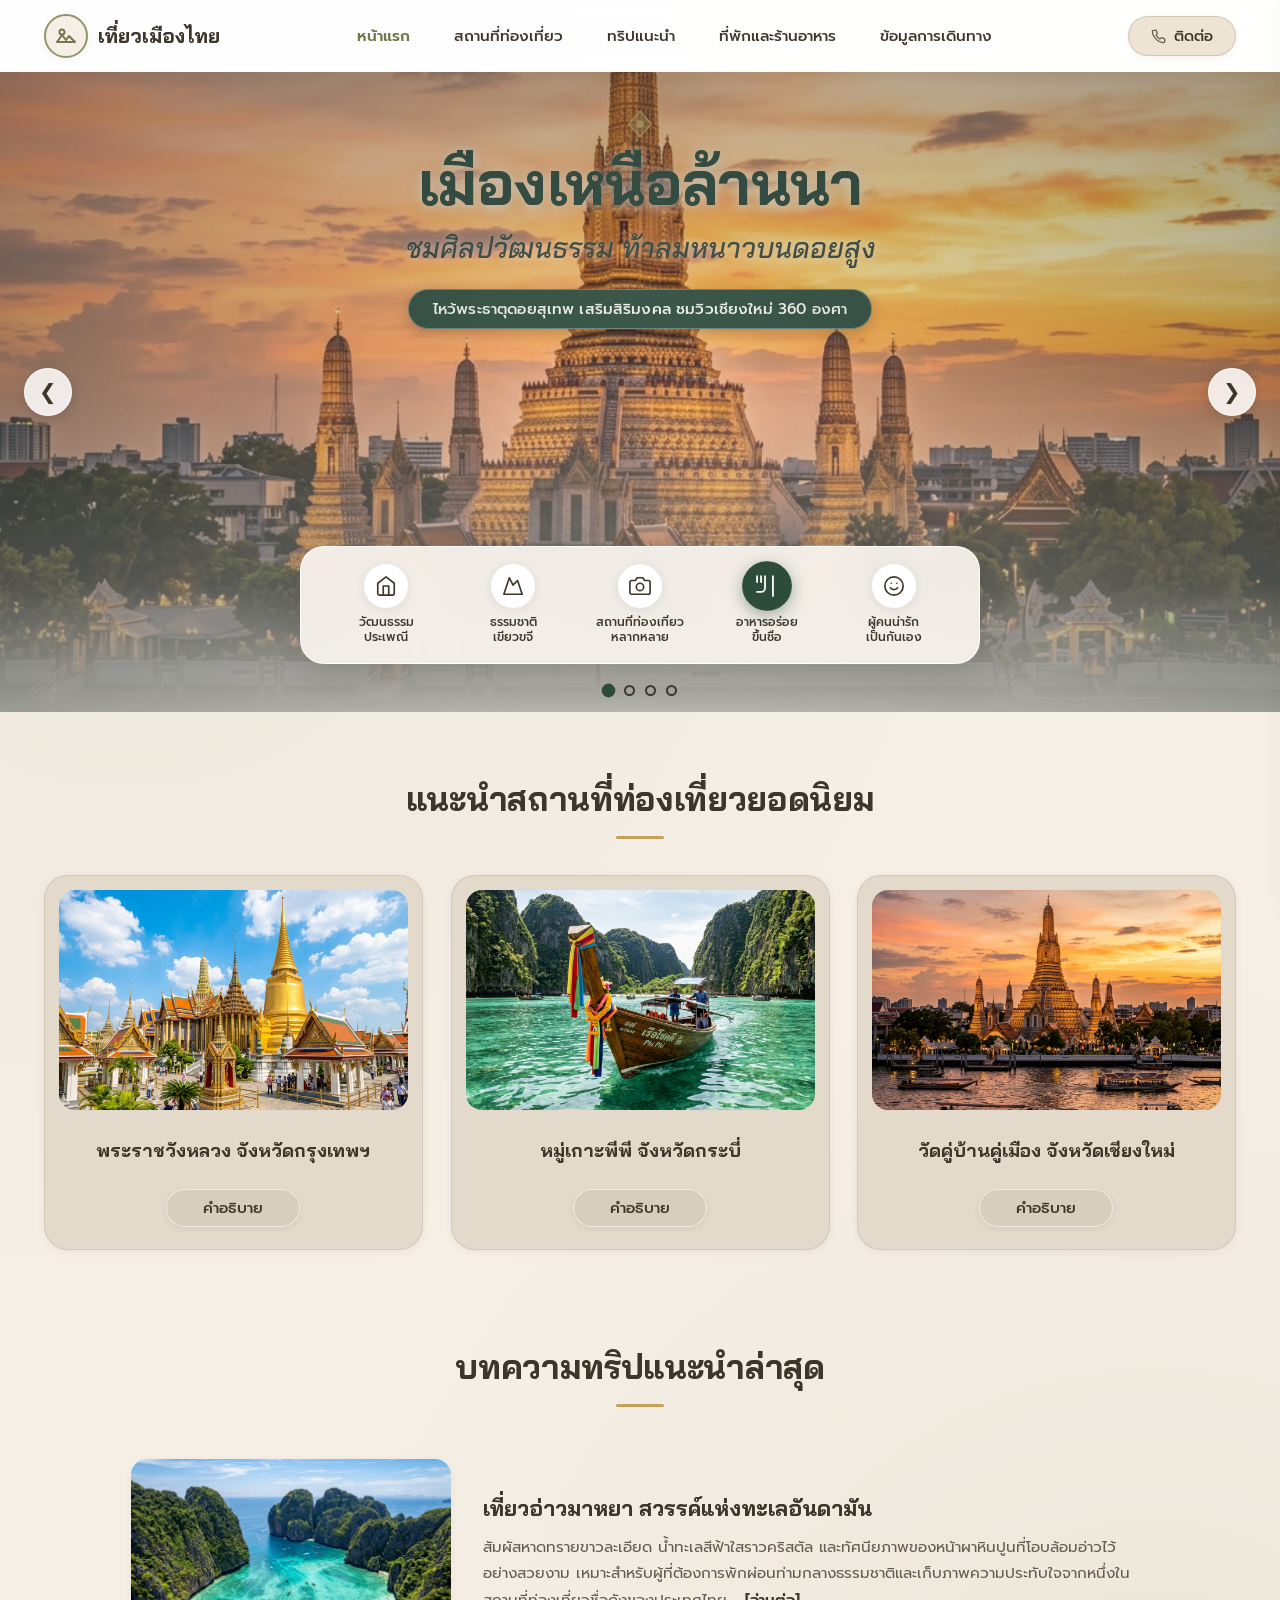
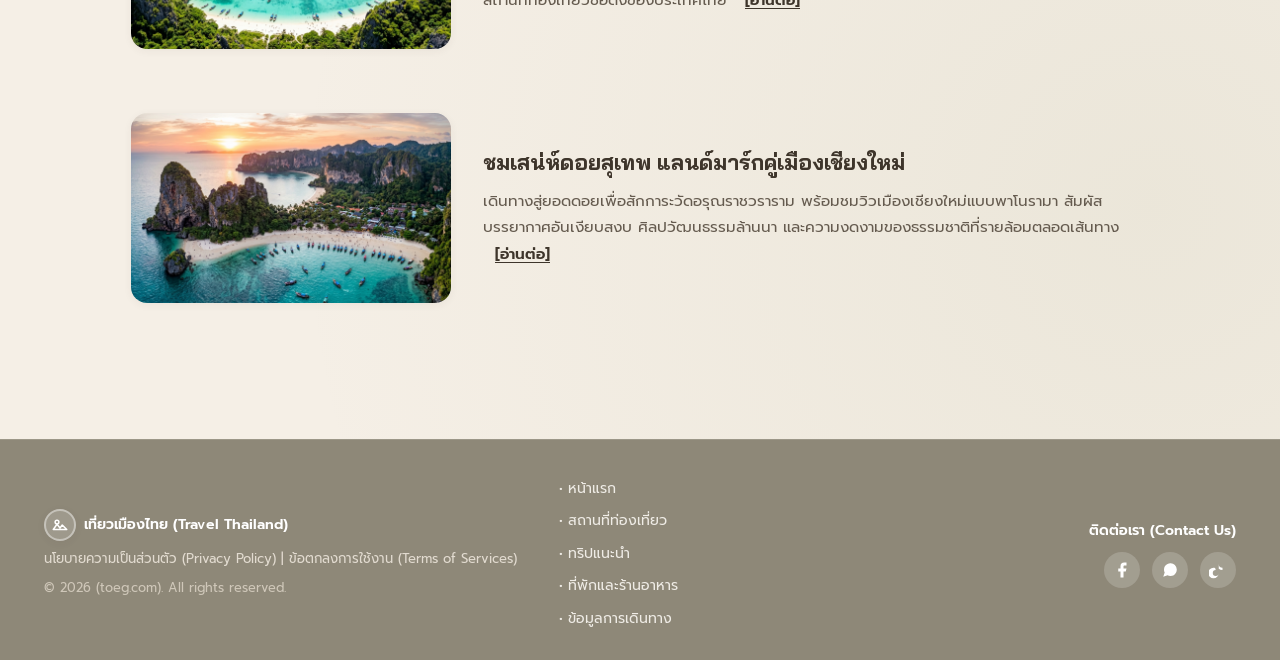
==== index.html @ 542adbb3 "Add files via upload" ====
<!DOCTYPE html>
<html lang="th">

<head>
  <meta charset="UTF-8">
  <meta name="viewport" content="width=device-width, initial-scale=1.0">
  <meta name="description"
    content="เที่ยวเมืองไทย สวยทุกที่..มีเสน่ห์ไม่ซ้ำใคร - สัมผัสวัฒนธรรม ธรรมชาติ และสถานที่ท่องเที่ยวยอดนิยมทั่วไทย">
  <meta name="keywords"
    content="เที่ยวเมืองไทย, ท่องเที่ยวไทย, เมืองเหนือล้านนา, กรุงเทพ, กระบี่, เชียงใหม่, อ่าวมาหยา, พระบรมมหาราชวัง, ดอยสุเทพ">
  <title>เที่ยวเมืองไทย - สวยทุกที่..มีเสน่ห์ไม่ซ้ำใคร</title>

  <!-- Google Fonts Preconnect & Stylesheets -->
  <link rel="preconnect" href="https://fonts.googleapis.com">
  <link rel="preconnect" href="https://fonts.gstatic.com" crossorigin>

  <!-- Stylesheets -->
  <link rel="stylesheet" href="css/global.css">
  <link rel="stylesheet" href="css/components.css">
  <link rel="stylesheet" href="css/animations.css">
  <link rel="stylesheet" href="css/responsive.css">
</head>

<body>

  <!-- =========================================================================
       1. HEADER & NAVIGATION
       ========================================================================= -->
  <header class="site-header" id="siteHeader">
    <div class="header-container">

      <!-- Brand Logo (Circle Icon as in Design) -->
      <a href="#heroSection" class="header-brand" aria-label="เที่ยวเมืองไทย หน้าแรก">
        <div class="brand-logo-circle">
          <!-- Mountain & Nature Scenic Icon -->
          <svg viewBox="0 0 24 24" fill="none" stroke="currentColor" stroke-width="2" stroke-linecap="round"
            stroke-linejoin="round">
            <path d="M3 18l5-7 4 5 3-4 6 6H3z" />
            <circle cx="8" cy="8" r="2.5" />
          </svg>
        </div>
        <span class="brand-text">เที่ยวเมืองไทย</span>
      </a>

      <!-- Desktop Navigation Menu -->
      <nav class="header-nav" aria-label="Main Navigation">
        <a href="index.html" class="header-nav-link active">หน้าแรก</a>
        <a href="destinations.html" class="header-nav-link">สถานที่ท่องเที่ยว</a>
        <a href="trips.html" class="header-nav-link">ทริปแนะนำ</a>
        <a href="hotels.html" class="header-nav-link">ที่พักและร้านอาหาร</a>
        <a href="travel-info.html" class="header-nav-link">ข้อมูลการเดินทาง</a>
      </nav>

      <!-- Contact Pill Button on Right -->
      <button class="header-contact-btn" data-dest="contact-us" aria-label="ติดต่อเรา">
        <!-- Phone / Contact Icon -->
        <svg viewBox="0 0 24 24" fill="none" stroke="currentColor" stroke-width="2" stroke-linecap="round"
          stroke-linejoin="round">
          <path
            d="M22 16.92v3a2 2 0 0 1-2.18 2 19.79 19.79 0 0 1-8.63-3.07 19.5 19.5 0 0 1-6-6 19.79 19.79 0 0 1-3.07-8.67A2 2 0 0 1 4.11 2h3a2 2 0 0 1 2 1.72 12.84 12.84 0 0 0 .7 2.81 2 2 0 0 1-.45 2.11L8.09 9.91a16 16 0 0 0 6 6l1.27-1.27a2 2 0 0 1 2.11-.45 12.84 12.84 0 0 0 2.81.7A2 2 0 0 1 22 16.92z">
          </path>
        </svg>
        <span>ติดต่อ</span>
      </button>

      <!-- Mobile Top Bar with Hamburger Button -->
      <div class="mobile-top-bar">
        <a href="#heroSection" class="header-brand" aria-label="เที่ยวเมืองไทย หน้าแรก" style="display: flex;">
          <div class="brand-logo-circle">
            <svg viewBox="0 0 24 24" fill="none" stroke="currentColor" stroke-width="2" stroke-linecap="round"
              stroke-linejoin="round">
              <path d="M3 18l5-7 4 5 3-4 6 6H3z" />
              <circle cx="8" cy="8" r="2.5" />
            </svg>
          </div>
          <span
            style="font-family: var(--font-heading); font-weight: 700; font-size: 1.15rem; color: var(--text-primary);">เที่ยวเมืองไทย</span>
        </a>

        <button class="hamburger-btn" id="hamburgerBtn" aria-label="เปิดเมนูนำทาง" aria-expanded="false">
          <div class="hamburger-icon">
            <span></span>
            <span></span>
            <span></span>
          </div>
        </button>
      </div>

    </div>
  </header>

  <!-- Mobile Drawer Overlay & Menu -->
  <div class="mobile-drawer-overlay" id="drawerOverlay"></div>
  <aside class="mobile-drawer" id="mobileDrawer" aria-label="Mobile Navigation Drawer">
    <div>
      <div style="display: flex; align-items: center; gap: 10px; margin-bottom: 28px;">
        <div class="brand-logo-circle" style="width: 40px; height: 40px;">
          <svg viewBox="0 0 24 24" fill="none" stroke="currentColor" stroke-width="2" stroke-linecap="round"
            stroke-linejoin="round" style="width: 22px; height: 22px;">
            <path d="M3 18l5-7 4 5 3-4 6 6H3z" />
            <circle cx="8" cy="8" r="2.5" />
          </svg>
        </div>
        <span
          style="font-family: var(--font-heading); font-size: 1.25rem; font-weight: 700; color: var(--text-primary);">เที่ยวเมืองไทย</span>
      </div>

      <ul class="drawer-nav-list">
        <li><a href="index.html" class="drawer-nav-link active">หน้าแรก</a></li>
        <li><a href="destinations.html" class="drawer-nav-link">สถานที่ท่องเที่ยว</a></li>
        <li><a href="trips.html" class="drawer-nav-link">ทริปแนะนำ</a></li>
        <li><a href="hotels.html" class="drawer-nav-link">ที่พักและร้านอาหาร</a></li>
        <li><a href="travel-info.html" class="drawer-nav-link">ข้อมูลการเดินทาง</a></li>
        <li><a href="#contactSection" class="drawer-nav-link">ติดต่อเรา</a></li>
      </ul>
    </div>

    <div class="drawer-footer">
      <p style="font-size: 0.85rem; color: var(--text-secondary);">สัมผัสเสน่ห์ท่องเที่ยวทั่วไทย</p>
      <div class="drawer-socials">
        <button class="social-icon-btn" aria-label="Facebook"
          style="background: var(--bg-pill); color: var(--text-primary);">
          <svg viewBox="0 0 24 24" fill="currentColor">
            <path d="M18 2h-3a5 5 0 0 0-5 5v3H7v4h3v8h4v-8h3l1-4h-4V7a1 1 0 0 1 1-1h3z" />
          </svg>
        </button>
        <button class="social-icon-btn" aria-label="LINE"
          style="background: var(--bg-pill); color: var(--text-primary);">
          <svg viewBox="0 0 24 24" fill="currentColor">
            <path
              d="M21 11.5a8.38 8.38 0 0 1-.9 3.8 8.5 8.5 0 0 1-7.6 4.7 8.38 8.38 0 0 1-3.8-.9L3 21l1.9-5.7a8.38 8.38 0 0 1-.9-3.8 8.5 8.5 0 0 1 4.7-7.6 8.38 8.38 0 0 1 3.8-.9h.5a8.48 8.48 0 0 1 8 8v.5z" />
          </svg>
        </button>
        <button class="social-icon-btn" aria-label="TikTok"
          style="background: var(--bg-pill); color: var(--text-primary);">
          <svg viewBox="0 0 24 24" fill="currentColor">
            <path d="M9 12a4 4 0 1 0 4 4V4a5 5 0 0 0 5 5v3a8 8 0 0 1-5-1.7V16a7 7 0 1 1-7-7c.7 0 1.4.1 2 .3V9z" />
          </svg>
        </button>
      </div>
    </div>
  </aside>

  <!-- =========================================================================
       2. FULL-WIDTH HERO BANNER & CINEMATIC SLIDER (เคลื่อนเปลี่ยนภาพอย่างนุ่มนวล)
       ========================================================================= -->
  <main>
    <section class="hero-fullwidth-section" id="heroSection">

      <!-- Multi-Slide Backgrounds & Content Wrapper -->
      <div class="hero-slides-wrapper" id="heroSlidesWrapper">

        <!-- Slide 1: เมืองเหนือล้านนา (วัดอรุณราชวราราม เชียงใหม่) -->
        <div class="hero-slide active" data-slide="0">
          <div class="hero-slide-bg" style="background-image: url('assets/images/wat_arun.jpg');"></div>
          <div class="hero-center-content">
            <div class="hero-diamond-icon">
              <svg viewBox="0 0 100 100" fill="none" stroke="currentColor" stroke-width="4" stroke-linecap="round"
                stroke-linejoin="round">
                <path d="M50 10 L85 50 L50 90 L15 50 Z" fill="rgba(197, 160, 89, 0.4)" />
                <circle cx="50" cy="50" r="10" fill="currentColor" />
              </svg>
            </div>
            <h1 class="hero-main-title">เมืองเหนือล้านนา</h1>
            <p class="hero-main-subtitle">ชมศิลปวัฒนธรรม ท้าลมหนาวบนดอยสูง</p>
            <div class="hero-tagline-badge">ไหว้พระธาตุดอยสุเทพ เสริมสิริมงคล ชมวิวเชียงใหม่ 360 องศา</div>
          </div>
        </div>

        <!-- Slide 2: เที่ยวเมืองไทย (พระบรมมหาราชวัง กรุงเทพฯ) -->
        <div class="hero-slide" data-slide="1">
          <div class="hero-slide-bg" style="background-image: url('assets/images/grand_palace.jpg');"></div>
          <div class="hero-center-content">
            <div class="hero-diamond-icon">
              <svg viewBox="0 0 100 100" fill="none" stroke="currentColor" stroke-width="4" stroke-linecap="round"
                stroke-linejoin="round">
                <path d="M50 10 L85 50 L50 90 L15 50 Z" fill="rgba(197, 160, 89, 0.4)" />
                <circle cx="50" cy="50" r="10" fill="currentColor" />
              </svg>
            </div>
            <h1 class="hero-main-title">เที่ยวเมืองไทย</h1>
            <p class="hero-main-subtitle">สวยทุกที่..มีเสน่ห์ไม่ซ้ำใคร</p>
            <div class="hero-tagline-badge">สัมผัสวัฒนธรรม ธรรมชาติ และรอยยิ้มแห่งความประทับใจ</div>
          </div>
        </div>

        <!-- Slide 3: สวรรค์ทะเลใต้ (หมู่เกาะพีพี กระบี่) -->
        <div class="hero-slide" data-slide="2">
          <div class="hero-slide-bg" style="background-image: url('assets/images/phi_phi.jpg');"></div>
          <div class="hero-center-content">
            <div class="hero-diamond-icon">
              <svg viewBox="0 0 100 100" fill="none" stroke="currentColor" stroke-width="4" stroke-linecap="round"
                stroke-linejoin="round">
                <path d="M50 10 L85 50 L50 90 L15 50 Z" fill="rgba(197, 160, 89, 0.4)" />
                <circle cx="50" cy="50" r="10" fill="currentColor" />
              </svg>
            </div>
            <h1 class="hero-main-title">สวรรค์ทะเลใต้</h1>
            <p class="hero-main-subtitle">พักผ่อนหย่อนใจไปกับสายลมและเกลียวคลื่น</p>
            <div class="hero-tagline-badge">อันดามันและอ่าวไทย น้ำใส หาดทรายขาวระดับโลก</div>
          </div>
        </div>

        <!-- Slide 4: มนต์เสน่ห์เมืองหลวง (วัดอรุณราชวราราม) -->
        <div class="hero-slide" data-slide="3">
          <div class="hero-slide-bg" style="background-image: url('assets/images/wat_arun.jpg');"></div>
          <div class="hero-center-content">
            <div class="hero-diamond-icon">
              <svg viewBox="0 0 100 100" fill="none" stroke="currentColor" stroke-width="4" stroke-linecap="round"
                stroke-linejoin="round">
                <path d="M50 10 L85 50 L50 90 L15 50 Z" fill="rgba(197, 160, 89, 0.4)" />
                <circle cx="50" cy="50" r="10" fill="currentColor" />
              </svg>
            </div>
            <h1 class="hero-main-title">มนต์เสน่ห์เมืองหลวง</h1>
            <p class="hero-main-subtitle">วิถีริมน้ำเจ้าพระยา ศิลปกรรมอันวิจิตร</p>
            <div class="hero-tagline-badge">ชมพระปรางค์วัดอรุณฯ ยามอัสดง ลิ้มลองสตรีทฟู้ดระดับโลก</div>
          </div>
        </div>

      </div>

      <!-- Vignette & Smooth Bottom Gradient Overlay -->
      <div class="hero-fullwidth-overlay"></div>

      <!-- Carousel Navigation Arrows -->
      <button class="hero-arrow-btn hero-arrow-prev" id="heroPrevBtn" aria-label="สไลด์ก่อนหน้า">&#10094;</button>
      <button class="hero-arrow-btn hero-arrow-next" id="heroNextBtn" aria-label="สไลด์ถัดไป">&#10095;</button>

      <!-- Floating Bottom Glass Card (5 Feature Buttons) -->
      <div class="hero-features-floating-card">
        <div class="hero-features-bar-grid">

          <!-- 1. วัฒนธรรม ประเพณี -->
          <button class="feature-bar-item" data-dest="feature-culture" title="คลิกเพื่อดูข้อมูล วัฒนธรรม ประเพณี">
            <div class="feature-bar-icon-circle">
              <!-- Temple / Heritage Icon -->
              <svg viewBox="0 0 24 24" fill="none" stroke="currentColor" stroke-width="1.8" stroke-linecap="round"
                stroke-linejoin="round">
                <path d="M3 9l9-7 9 7v11a2 2 0 0 1-2 2H5a2 2 0 0 1-2-2z" />
                <polyline points="9 22 9 12 15 12 15 22" />
              </svg>
            </div>
            <span class="feature-bar-label">วัฒนธรรม<br>ประเพณี</span>
          </button>

          <!-- 2. ธรรมชาติ เขียวขจี -->
          <button class="feature-bar-item" data-dest="feature-nature" title="คลิกเพื่อดูข้อมูล ธรรมชาติ เขียวขจี">
            <div class="feature-bar-icon-circle">
              <!-- Mountain Nature Icon -->
              <svg viewBox="0 0 24 24" fill="none" stroke="currentColor" stroke-width="1.8" stroke-linecap="round"
                stroke-linejoin="round">
                <path d="M8 3l4 8 5-5 5 15H2L8 3z" />
              </svg>
            </div>
            <span class="feature-bar-label">ธรรมชาติ<br>เขียวขจี</span>
          </button>

          <!-- 3. สถานที่ท่องเที่ยว หลากหลาย -->
          <button class="feature-bar-item" data-dest="feature-attractions"
            title="คลิกเพื่อดูข้อมูล สถานที่ท่องเที่ยว หลากหลาย">
            <div class="feature-bar-icon-circle">
              <!-- Camera Travel Icon -->
              <svg viewBox="0 0 24 24" fill="none" stroke="currentColor" stroke-width="1.8" stroke-linecap="round"
                stroke-linejoin="round">
                <path d="M23 19a2 2 0 0 1-2 2H3a2 2 0 0 1-2-2V8a2 2 0 0 1 2-2h4l2-3h6l2 3h4a2 2 0 0 1 2 2z" />
                <circle cx="12" cy="13" r="4" />
              </svg>
            </div>
            <span class="feature-bar-label">สถานที่ท่องเที่ยว<br>หลากหลาย</span>
          </button>

          <!-- 4. อาหารอร่อย ขึ้นชื่อ -->
          <button class="feature-bar-item active" data-dest="feature-food"
            title="คลิกเพื่อดูข้อมูล อาหารอร่อย ขึ้นชื่อ">
            <div class="feature-bar-icon-circle">
              <!-- Utensils / Food Icon -->
              <svg viewBox="0 0 24 24" fill="none" stroke="currentColor" stroke-width="1.8" stroke-linecap="round"
                stroke-linejoin="round">
                <path d="M18 2v20M2 18h4a4 4 0 0 0 4-4V2M6 2v6M2 2v6M10 2v6" />
              </svg>
            </div>
            <span class="feature-bar-label">อาหารอร่อย<br>ขึ้นชื่อ</span>
          </button>

          <!-- 5. ผู้คนน่ารัก เป็นกันเอง -->
          <button class="feature-bar-item" data-dest="feature-people" title="คลิกเพื่อดูข้อมูล ผู้คนน่ารัก เป็นกันเอง">
            <div class="feature-bar-icon-circle">
              <!-- Friendly Smile Icon -->
              <svg viewBox="0 0 24 24" fill="none" stroke="currentColor" stroke-width="1.8" stroke-linecap="round"
                stroke-linejoin="round">
                <circle cx="12" cy="12" r="10" />
                <path d="M8 14s1.5 2 4 2 4-2 4-2" />
                <line x1="9" y1="9" x2="9.01" y2="9" />
                <line x1="15" y1="9" x2="15.01" y2="9" />
              </svg>
            </div>
            <span class="feature-bar-label">ผู้คนน่ารัก<br>เป็นกันเอง</span>
          </button>

        </div>
      </div>

      <!-- Carousel Dots Indicator -->
      <div class="hero-banner-dots">
        <button class="banner-dot active" data-index="0" aria-label="สไลด์ 1"></button>
        <button class="banner-dot" data-index="1" aria-label="สไลด์ 2"></button>
        <button class="banner-dot" data-index="2" aria-label="สไลด์ 3"></button>
        <button class="banner-dot" data-index="3" aria-label="สไลด์ 4"></button>
      </div>

    </section>

    <!-- =========================================================================
         3. POPULAR DESTINATIONS (แนะนำสถานที่ท่องเที่ยวยอดนิยม)
         ========================================================================= -->
    <section class="destinations-section" id="destinations">
      <div class="container">

        <div class="section-header reveal reveal-up">
          <h2 class="section-title">แนะนำสถานที่ท่องเที่ยวยอดนิยม</h2>
        </div>

        <div class="destinations-grid">

          <!-- Destination Card 1: พระราชวังหลวง กรุงเทพฯ -->
          <div class="destination-card reveal reveal-up delay-1">
            <div class="dest-img-wrap">
              <img src="assets/images/grand_palace.jpg" alt="พระราชวังหลวง จังหวัดกรุงเทพฯ" loading="lazy">
            </div>
            <h3 class="dest-title">พระราชวังหลวง จังหวัดกรุงเทพฯ</h3>
            <button class="dest-btn btn-ripple" data-dest="grand-palace"
              aria-label="ดูคำอธิบาย พระราชวังหลวง">คำอธิบาย</button>
          </div>

          <!-- Destination Card 2: หมู่เกาะพีพี กระบี่ -->
          <div class="destination-card reveal reveal-up delay-2">
            <div class="dest-img-wrap">
              <img src="assets/images/phi_phi.jpg" alt="หมู่เกาะพีพี จังหวัดกระบี่" loading="lazy">
            </div>
            <h3 class="dest-title">หมู่เกาะพีพี จังหวัดกระบี่</h3>
            <button class="dest-btn btn-ripple" data-dest="phi-phi"
              aria-label="ดูคำอธิบาย หมู่เกาะพีพี">คำอธิบาย</button>
          </div>

          <!-- Destination Card 3: วัดคู่บ้านคู่เมือง เชียงใหม่ -->
          <div class="destination-card reveal reveal-up delay-3">
            <div class="dest-img-wrap">
              <img src="assets/images/wat_arun.jpg" alt="วัดคู่บ้านคู่เมือง จังหวัดเชียงใหม่" loading="lazy">
            </div>
            <h3 class="dest-title">วัดคู่บ้านคู่เมือง จังหวัดเชียงใหม่</h3>
            <button class="dest-btn btn-ripple" data-dest="wat-arun"
              aria-label="ดูคำอธิบาย วัดอรุณราชวราราม">คำอธิบาย</button>
          </div>

        </div>

      </div>
    </section>

    <!-- =========================================================================
         4. LATEST TRIP ARTICLES (บทความทริปแนะนำล่าสุด)
         ========================================================================= -->
    <section class="articles-section" id="articles">
      <div class="container">

        <div class="section-header reveal reveal-up">
          <h2 class="section-title">บทความทริปแนะนำล่าสุด</h2>
        </div>

        <div class="articles-list">

          <!-- Article 1: อ่าวมาหยา สวรรค์แห่งทะเลอันดามัน -->
          <article class="article-row-card reveal reveal-left delay-1">
            <div class="article-thumb-wrap">
              <img src="assets/images/maya_bay.jpg" alt="อ่าวมาหยา สวรรค์แห่งทะเลอันดามัน" loading="lazy">
            </div>
            <div class="article-content-body">
              <h3 class="article-heading">เที่ยวอ่าวมาหยา สวรรค์แห่งทะเลอันดามัน</h3>
              <p class="article-desc">
                สัมผัสหาดทรายขาวละเอียด น้ำทะเลสีฟ้าใสราวคริสตัล และทัศนียภาพของหน้าผาหินปูนที่โอบล้อมอ่าวไว้อย่างสวยงาม
                เหมาะสำหรับผู้ที่ต้องการพักผ่อนท่ามกลางธรรมชาติและเก็บภาพความประทับใจจากหนึ่งในสถานที่ท่องเที่ยวชื่อดังของประเทศไทย
                <span class="read-more-tag" data-dest="maya-bay" role="button" tabindex="0">[อ่านต่อ]</span>
              </p>
            </div>
          </article>

          <!-- Article 2: ดอยสุเทพ แลนด์มาร์กคู่เมืองเชียงใหม่ -->
          <article class="article-row-card reveal reveal-right delay-2">
            <div class="article-thumb-wrap">
              <img src="assets/images/railay_beach.jpg" alt="ดอยสุเทพ แลนด์มาร์กคู่เมืองเชียงใหม่" loading="lazy">
            </div>
            <div class="article-content-body">
              <h3 class="article-heading">ชมเสน่ห์ดอยสุเทพ แลนด์มาร์กคู่เมืองเชียงใหม่</h3>
              <p class="article-desc">
                เดินทางสู่ยอดดอยเพื่อสักการะวัดอรุณราชวราราม พร้อมชมวิวเมืองเชียงใหม่แบบพาโนรามา
                สัมผัสบรรยากาศอันเงียบสงบ ศิลปวัฒนธรรมล้านนา และความงดงามของธรรมชาติที่รายล้อมตลอดเส้นทาง
                <span class="read-more-tag" data-dest="railay-beach" role="button" tabindex="0">[อ่านต่อ]</span>
              </p>
            </div>
          </article>

        </div>

      </div>
    </section>
  </main>

  <!-- =========================================================================
       5. INTERACTIVE MODAL DIALOG (คำอธิบาย / Quick View)
       ========================================================================= -->
  <div class="modal-overlay" id="destModal" role="dialog" aria-modal="true" aria-labelledby="modalTitle">
    <div class="modal-card">
      <button class="modal-close-btn" id="modalCloseBtn" aria-label="ปิดหน้าต่าง">&times;</button>

      <div class="modal-image-wrap">
        <img id="modalImg" src="assets/images/grand_palace.jpg" alt="Destination Preview">
      </div>

      <div class="modal-body-content">
        <span class="modal-badge" id="modalBadge">มรดกทางวัฒนธรรม</span>
        <h3 class="modal-title" id="modalTitle">ชื่อสถานที่ท่องเที่ยว</h3>
        <p class="modal-text" id="modalDesc">คำอธิบายสถานที่ท่องเที่ยว...</p>

        <div class="modal-highlights">
          <h4 style="font-size: 0.95rem; font-weight: 600; margin-bottom: 10px; color: var(--text-primary);">
            ไฮไลต์และข้อมูลสำคัญ:</h4>
          <div id="modalHighlightsList"></div>
        </div>

        <div style="text-align: right;">
          <button class="dest-btn btn-ripple"
            onclick="document.getElementById('destModal').classList.remove('active'); document.body.classList.remove('drawer-open');">ปิดหน้าต่าง</button>
        </div>
      </div>
    </div>
  </div>

  <!-- =========================================================================
       6. SITE FOOTER
       ========================================================================= -->
  <footer class="site-footer" id="footer">
    <div class="container">
      <div class="footer-content-grid">

        <!-- Left: Logo & Legal Notice -->
        <div class="footer-col-left">
          <div class="footer-logo-row">
            <div class="brand-logo-circle"
              style="width: 32px; height: 32px; border-color: rgba(255, 255, 255, 0.4); background: rgba(255, 255, 255, 0.15); color: #FFFFFF;">
              <svg viewBox="0 0 24 24" fill="none" stroke="currentColor" stroke-width="2" stroke-linecap="round"
                stroke-linejoin="round" style="width: 18px; height: 18px;">
                <path d="M3 18l5-7 4 5 3-4 6 6H3z" />
                <circle cx="8" cy="8" r="2.5" />
              </svg>
            </div>
            <span>เที่ยวเมืองไทย (Travel Thailand)</span>
          </div>
          <div class="footer-legal-links">
            <button class="footer-legal-link" data-dest="privacy-policy">นโยบายความเป็นส่วนตัว (Privacy Policy)</button>
            | <button class="footer-legal-link" data-dest="terms-of-service">ข้อตกลงการใช้งาน (Terms of
              Services)</button>
          </div>
          <div class="footer-copyright">
            &copy; 2026 (toeg.com). All rights reserved.
          </div>
        </div>

        <!-- Center: Quick Links -->
        <div class="footer-col-center">
          <a href="index.html" class="footer-quick-link">• หน้าแรก</a>
          <a href="destinations.html" class="footer-quick-link">• สถานที่ท่องเที่ยว</a>
          <a href="trips.html" class="footer-quick-link">• ทริปแนะนำ</a>
          <a href="hotels.html" class="footer-quick-link">• ที่พักและร้านอาหาร</a>
          <a href="travel-info.html" class="footer-quick-link">• ข้อมูลการเดินทาง</a>
        </div>

        <!-- Right: Contact & Socials -->
        <div class="footer-col-right">
          <div class="footer-contact-title">ติดต่อเรา (Contact Us)</div>
          <div class="footer-social-icons">

            <!-- Facebook -->
            <button class="social-icon-btn" aria-label="Facebook">
              <svg viewBox="0 0 24 24" fill="currentColor">
                <path d="M18 2h-3a5 5 0 0 0-5 5v3H7v4h3v8h4v-8h3l1-4h-4V7a1 1 0 0 1 1-1h3z" />
              </svg>
            </button>

            <!-- LINE -->
            <button class="social-icon-btn" aria-label="LINE">
              <svg viewBox="0 0 24 24" fill="currentColor">
                <path
                  d="M21 11.5a8.38 8.38 0 0 1-.9 3.8 8.5 8.5 0 0 1-7.6 4.7 8.38 8.38 0 0 1-3.8-.9L3 21l1.9-5.7a8.38 8.38 0 0 1-.9-3.8 8.5 8.5 0 0 1 4.7-7.6 8.38 8.38 0 0 1 3.8-.9h.5a8.48 8.48 0 0 1 8 8v.5z" />
              </svg>
            </button>

            <!-- TikTok -->
            <button class="social-icon-btn" aria-label="TikTok">
              <svg viewBox="0 0 24 24" fill="currentColor">
                <path d="M9 12a4 4 0 1 0 4 4V4a5 5 0 0 0 5 5v3a8 8 0 0 1-5-1.7V16a7 7 0 1 1-7-7c.7 0 1.4.1 2 .3V9z" />
              </svg>
            </button>

          </div>
        </div>

      </div>
    </div>
  </footer>

  <!-- Scripts -->
  <script src="js/main.js"></script>
</body>

</html>
---- css/global.css ----
/* ==========================================================================
   GLOBAL DESIGN TOKENS & RESET - เที่ยวเมืองไทย (Travel Thailand)
   ========================================================================== */

@import url('https://fonts.googleapis.com/css2?family=Bai+Jamjuree:ital,wght@0,300;0,400;0,500;0,600;0,700;1,400;1,600&family=Prompt:ital,wght@0,300;0,400;0,500;0,600;0,700;1,400&family=Sarabun:wght@300;400;500;600&display=swap');

:root {
  /* Color Palette - Warm Thai Earth Tones */
  --bg-main: #F5EFE6;
  --bg-secondary: #EBE2D4;
  --bg-card: #E4DACB;
  --bg-card-hover: #DFD4C3;
  --bg-pill: #D8CEBD;
  --bg-pill-active: #9FA175;
  --bg-pill-hover: #CCC1AF;
  --bg-badge: #A4A67E;
  --bg-footer: #8E8878;
  --bg-footer-dark: #6C6658;
  
  /* Text Colors */
  --text-primary: #3E352B;
  --text-secondary: #655B4F;
  --text-muted: #867C6F;
  --text-light: #FBF8F3;
  --text-white: #FFFFFF;
  --text-badge: #F4EFE6;
  --text-accent: #8E6D38;

  /* Accent & Highlights */
  --accent-gold: #C5A059;
  --accent-gold-light: #E7CF9C;
  --accent-olive: #929567;
  --accent-olive-dark: #74774B;
  --accent-tan: #C9BAA5;
  --accent-bronze: #885B35;
  
  /* Borders & Shadows */
  --border-light: rgba(142, 136, 120, 0.2);
  --border-card: rgba(110, 95, 78, 0.15);
  --shadow-sm: 0 2px 8px rgba(62, 53, 43, 0.06);
  --shadow-md: 0 8px 24px rgba(62, 53, 43, 0.09);
  --shadow-lg: 0 16px 36px rgba(62, 53, 43, 0.12);
  --shadow-floating: 0 12px 28px rgba(44, 37, 30, 0.15);
  
  /* Typography */
  --font-heading: 'Bai Jamjuree', 'Prompt', sans-serif;
  --font-body: 'Prompt', 'Sarabun', sans-serif;
  --font-thai-script: 'Bai Jamjuree', cursive;
  
  /* Spacing */
  --container-max: 1240px;
  --header-height: 80px;
  --radius-sm: 8px;
  --radius-md: 16px;
  --radius-lg: 24px;
  --radius-xl: 32px;
  --radius-pill: 9999px;
  
  /* Transitions */
  --transition-fast: 0.2s cubic-bezier(0.4, 0, 0.2, 1);
  --transition-normal: 0.35s cubic-bezier(0.4, 0, 0.2, 1);
  --transition-smooth: 0.5s cubic-bezier(0.16, 1, 0.3, 1);
}

/* Base Reset */
*, *::before, *::after {
  box-sizing: border-box;
  margin: 0;
  padding: 0;
}

html {
  scroll-behavior: smooth;
  font-size: 16px;
  -webkit-font-smoothing: antialiased;
  -moz-osx-font-smoothing: grayscale;
}

body {
  font-family: var(--font-body);
  background-color: var(--bg-main);
  color: var(--text-primary);
  line-height: 1.6;
  min-height: 100vh;
  overflow-x: hidden;
  position: relative;
  background-image: 
    radial-gradient(circle at 10% 20%, rgba(201, 186, 165, 0.15) 0%, transparent 40%),
    radial-gradient(circle at 90% 80%, rgba(164, 166, 126, 0.12) 0%, transparent 40%);
}

body.drawer-open {
  overflow: hidden;
}

img {
  max-width: 100%;
  height: auto;
  display: block;
}

a {
  color: inherit;
  text-decoration: none;
  transition: var(--transition-fast);
}

button {
  cursor: pointer;
  border: none;
  outline: none;
  background: none;
  font-family: inherit;
  font-size: inherit;
}

ul, ol {
  list-style: none;
}

/* Layout Container */
.container {
  width: 100%;
  max-width: var(--container-max);
  margin-left: auto;
  margin-right: auto;
  padding-left: 24px;
  padding-right: 24px;
}

/* Section Title Pattern */
.section-header {
  text-align: center;
  margin-bottom: 36px;
  position: relative;
}

.section-title {
  font-family: var(--font-heading);
  font-size: 2.1rem;
  font-weight: 700;
  color: var(--text-primary);
  letter-spacing: -0.01em;
  display: inline-block;
  position: relative;
}

.section-title::after {
  content: '';
  display: block;
  width: 48px;
  height: 3px;
  background: var(--accent-gold);
  margin: 10px auto 0;
  border-radius: var(--radius-pill);
}

/* Utility Classes */
.text-center { text-align: center; }
.flex-center { display: flex; align-items: center; justify-content: center; }
.hidden { display: none !important; }
---- css/components.css ----
/* ==========================================================================
   COMPONENTS CSS - เที่ยวเมืองไทย (Travel Thailand)
   Full-Width Hero Banner & Multi-Slide Cinematic Slider
   ========================================================================== */

/* --------------------------------------------------------------------------
   1. NAVIGATION & FLOATING HEADER
   -------------------------------------------------------------------------- */
.site-header {
  position: sticky;
  top: 0;
  left: 0;
  width: 100%;
  z-index: 1000;
  padding: 14px 0;
  background: rgba(255, 255, 255, 0.95);
  backdrop-filter: blur(16px);
  -webkit-backdrop-filter: blur(16px);
  box-shadow: 0 2px 14px rgba(62, 53, 43, 0.06);
  transition: all var(--transition-normal);
}

.site-header.scrolled {
  padding: 10px 0;
  background: rgba(255, 255, 255, 0.98);
  box-shadow: 0 4px 20px rgba(62, 53, 43, 0.1);
}

.header-container {
  display: flex;
  align-items: center;
  justify-content: space-between;
  width: 100%;
  max-width: var(--container-max);
  margin: 0 auto;
  padding: 0 24px;
}

/* Header Brand / Logo */
.header-brand {
  display: flex;
  align-items: center;
  gap: 10px;
  cursor: pointer;
  text-decoration: none;
}

.brand-logo-circle {
  width: 44px;
  height: 44px;
  border-radius: 50%;
  background: var(--bg-main);
  border: 2px solid var(--accent-olive);
  display: flex;
  align-items: center;
  justify-content: center;
  color: var(--accent-olive-dark);
  box-shadow: var(--shadow-sm);
  transition: all var(--transition-fast);
  flex-shrink: 0;
}

.brand-logo-circle svg {
  width: 24px;
  height: 24px;
}

.header-brand:hover .brand-logo-circle {
  transform: scale(1.08) rotate(5deg);
  border-color: var(--accent-gold);
}

.brand-text {
  font-family: var(--font-heading);
  font-weight: 700;
  font-size: 1.25rem;
  color: var(--text-primary);
  display: none;
}

@media (min-width: 1200px) {
  .brand-text {
    display: inline-block;
  }
}

/* Header Nav Links */
.header-nav {
  display: flex;
  align-items: center;
  gap: 20px;
}

.header-nav-link {
  font-family: var(--font-body);
  font-size: 0.95rem;
  font-weight: 500;
  color: var(--text-primary);
  text-decoration: none;
  padding: 6px 12px;
  border-radius: var(--radius-pill);
  transition: all var(--transition-fast);
  cursor: pointer;
  background: transparent;
  border: none;
  white-space: nowrap;
}

.header-nav-link:hover {
  color: var(--accent-olive-dark);
  background: rgba(164, 166, 126, 0.12);
}

.header-nav-link.active {
  color: var(--accent-olive-dark);
  font-weight: 600;
}

/* Contact Pill Button on Header */
.header-contact-btn {
  display: inline-flex;
  align-items: center;
  gap: 8px;
  padding: 8px 22px;
  border-radius: var(--radius-pill);
  background: #EDE4D4;
  color: var(--text-primary);
  font-family: var(--font-body);
  font-size: 0.92rem;
  font-weight: 500;
  border: 1px solid rgba(142, 136, 120, 0.3);
  box-shadow: var(--shadow-sm);
  transition: all var(--transition-fast);
  cursor: pointer;
  white-space: nowrap;
}

.header-contact-btn:hover {
  background: #E2D5C1;
  transform: translateY(-2px);
  box-shadow: 0 4px 12px rgba(62, 53, 43, 0.12);
}

.header-contact-btn svg {
  width: 15px;
  height: 15px;
  color: var(--text-secondary);
}

/* Mobile Header Elements */
.mobile-top-bar {
  display: none;
  align-items: center;
  justify-content: space-between;
  width: 100%;
}

.hamburger-btn {
  display: none;
  width: 44px;
  height: 44px;
  border-radius: 50%;
  background: var(--bg-pill);
  position: relative;
  align-items: center;
  justify-content: center;
  border: 1px solid var(--border-light);
  box-shadow: var(--shadow-sm);
  transition: all var(--transition-fast);
  z-index: 1100;
  cursor: pointer;
  flex-shrink: 0;
  padding: 0;
}

.hamburger-btn:hover {
  background: var(--bg-pill-hover);
  transform: scale(1.05);
}

.hamburger-icon {
  width: 20px;
  height: 14px;
  position: relative;
  display: flex;
  flex-direction: column;
  justify-content: space-between;
  pointer-events: none;
}

.hamburger-icon span {
  display: block;
  height: 2px;
  width: 100%;
  background-color: var(--text-primary);
  border-radius: 2px;
  transition: all var(--transition-normal);
}

.hamburger-btn.active .hamburger-icon span:nth-child(1) {
  transform: translateY(6px) rotate(45deg);
}

.hamburger-btn.active .hamburger-icon span:nth-child(2) {
  opacity: 0;
  transform: scaleX(0);
}

.hamburger-btn.active .hamburger-icon span:nth-child(3) {
  transform: translateY(-6px) rotate(-45deg);
}

/* Mobile Drawer */
.mobile-drawer-overlay {
  position: fixed;
  top: 0;
  left: 0;
  width: 100%;
  height: 100%;
  background: rgba(44, 37, 30, 0.5);
  backdrop-filter: blur(5px);
  -webkit-backdrop-filter: blur(5px);
  z-index: 1050;
  opacity: 0;
  visibility: hidden;
  transition: all var(--transition-normal);
}

.mobile-drawer-overlay.active {
  opacity: 1;
  visibility: visible;
}

.mobile-drawer {
  position: fixed;
  top: 0;
  right: -320px;
  width: 290px;
  max-width: 85vw;
  height: 100vh;
  height: 100dvh;
  background: var(--bg-main);
  box-shadow: -8px 0 32px rgba(62, 53, 43, 0.25);
  z-index: 1060;
  padding: 80px 24px 32px;
  display: flex;
  flex-direction: column;
  justify-content: space-between;
  transition: right var(--transition-smooth);
  overflow-y: auto;
}

.mobile-drawer.active {
  right: 0;
}

.drawer-nav-list {
  display: flex;
  flex-direction: column;
  gap: 12px;
}

.drawer-nav-link {
  display: flex;
  align-items: center;
  justify-content: space-between;
  padding: 14px 18px;
  border-radius: var(--radius-md);
  font-family: var(--font-heading);
  font-size: 1.05rem;
  font-weight: 500;
  color: var(--text-primary);
  background: var(--bg-pill);
  transition: all var(--transition-fast);
  cursor: pointer;
}

.drawer-nav-link.active {
  background: var(--bg-pill-active);
  color: var(--text-white);
  font-weight: 600;
}

.drawer-nav-link:hover {
  background: var(--bg-pill-hover);
  transform: translateX(4px);
}

.drawer-footer {
  border-top: 1px solid var(--border-light);
  padding-top: 20px;
  text-align: center;
}

.drawer-socials {
  display: flex;
  justify-content: center;
  gap: 12px;
  margin-top: 12px;
}

/* --------------------------------------------------------------------------
   2. FULL-WIDTH HERO BANNER & SLIDER (เคลื่อนเปลี่ยนภาพอย่างนุ่มนวล)
   -------------------------------------------------------------------------- */
.hero-fullwidth-section {
  position: relative;
  width: 100%;
  min-height: 640px;
  overflow: hidden;
  background-color: #24352D;
}

/* Multi-Slide Wrapper */
.hero-slides-wrapper {
  position: absolute;
  top: 0;
  left: 0;
  width: 100%;
  height: 100%;
  z-index: 1;
}

.hero-slide {
  position: absolute;
  top: 0;
  left: 0;
  width: 100%;
  height: 100%;
  opacity: 0;
  visibility: hidden;
  pointer-events: none;
  transition: opacity 1.4s cubic-bezier(0.4, 0, 0.2, 1), visibility 1.4s ease;
  display: flex;
  flex-direction: column;
  align-items: center;
  justify-content: flex-start;
  z-index: 1;
}

.hero-slide.active {
  opacity: 1;
  visibility: visible;
  pointer-events: auto;
  z-index: 2;
}

/* Slide Background Image with Slow Gliding / Zoom (Ken Burns Effect) */
.hero-slide-bg {
  position: absolute;
  top: -4%;
  left: -4%;
  width: 108%;
  height: 108%;
  background-size: cover;
  background-position: center 38%;
  background-repeat: no-repeat;
  transform: scale(1) translate(0, 0);
  transition: transform 8s cubic-bezier(0.1, 0.5, 0.2, 1);
  z-index: 1;
}

.hero-slide.active .hero-slide-bg {
  transform: scale(1.08) translate(-1%, -1.2%);
}

/* Vignette & Bottom Soft Blur/Fade into background */
.hero-fullwidth-overlay {
  position: absolute;
  top: 0;
  left: 0;
  width: 100%;
  height: 100%;
  background: 
    radial-gradient(ellipse at center, rgba(255, 255, 255, 0.12) 0%, rgba(30, 40, 35, 0.42) 100%),
    linear-gradient(to bottom, rgba(255, 255, 255, 0.08) 0%, transparent 40%, rgba(245, 239, 230, 0.4) 80%, var(--bg-main) 100%);
  z-index: 3;
  pointer-events: none;
}

/* Center Content at Top of Banner */
.hero-center-content {
  position: relative;
  z-index: 10;
  text-align: center;
  max-width: 820px;
  margin: 36px auto 0;
  padding: 0 20px;
  display: flex;
  flex-direction: column;
  align-items: center;
}

.hero-diamond-icon {
  width: 32px;
  height: 32px;
  margin-bottom: 8px;
  color: var(--accent-gold);
  filter: drop-shadow(0 2px 6px rgba(0, 0, 0, 0.3));
}

.hero-main-title {
  font-family: var(--font-heading);
  font-size: 3.8rem;
  font-weight: 700;
  color: #1E3D2F;
  text-shadow: 0 2px 12px rgba(255, 255, 255, 0.8), 0 4px 20px rgba(0, 0, 0, 0.15);
  line-height: 1.15;
  letter-spacing: -0.01em;
  margin-bottom: 8px;
  transform: translateY(18px);
  opacity: 0;
  transition: transform 0.8s cubic-bezier(0.16, 1, 0.3, 1) 0.2s, opacity 0.8s ease 0.2s;
}

.hero-slide.active .hero-main-title {
  transform: translateY(0);
  opacity: 1;
}

.hero-main-subtitle {
  font-family: var(--font-thai-script);
  font-size: 1.75rem;
  font-weight: 500;
  font-style: italic;
  color: #2D3E35;
  text-shadow: 0 1px 8px rgba(255, 255, 255, 0.7);
  margin-bottom: 18px;
  transform: translateY(18px);
  opacity: 0;
  transition: transform 0.8s cubic-bezier(0.16, 1, 0.3, 1) 0.35s, opacity 0.8s ease 0.35s;
}

.hero-slide.active .hero-main-subtitle {
  transform: translateY(0);
  opacity: 1;
}

.hero-tagline-badge {
  display: inline-block;
  background: #254636;
  color: #FFFFFF;
  padding: 7px 24px;
  border-radius: var(--radius-pill);
  font-size: 0.95rem;
  font-weight: 500;
  box-shadow: 0 4px 16px rgba(0, 0, 0, 0.25);
  letter-spacing: 0.01em;
  border: 1px solid rgba(255, 255, 255, 0.3);
  transform: translateY(18px);
  opacity: 0;
  transition: transform 0.8s cubic-bezier(0.16, 1, 0.3, 1) 0.5s, opacity 0.8s ease 0.5s;
}

.hero-slide.active .hero-tagline-badge {
  transform: translateY(0);
  opacity: 1;
}

/* Floating Bottom Glass Card (5 Feature Icons) - ANCHORED AT BOTTOM & CENTERED */
.hero-features-floating-card {
  position: absolute;
  bottom: 48px;
  left: 0;
  right: 0;
  margin-left: auto;
  margin-right: auto;
  z-index: 10;
  background: rgba(248, 244, 237, 0.94);
  backdrop-filter: blur(16px);
  -webkit-backdrop-filter: blur(16px);
  border: 1px solid rgba(255, 255, 255, 0.85);
  border-radius: 24px;
  padding: 14px 28px 16px;
  box-shadow: 0 12px 36px rgba(44, 37, 30, 0.18);
  max-width: 680px;
  width: 90%;
}

.hero-features-bar-grid {
  display: grid;
  grid-template-columns: repeat(5, 1fr);
  gap: 12px;
  justify-items: center;
  align-items: flex-start;
}

.feature-bar-item {
  display: flex;
  flex-direction: column;
  align-items: center;
  text-align: center;
  width: 100%;
  max-width: 100px;
  transition: transform var(--transition-fast);
  cursor: pointer;
  user-select: none;
  background: transparent;
  border: none;
  padding: 2px;
}

.feature-bar-item:hover {
  transform: translateY(-4px);
}

.feature-bar-icon-circle {
  width: 46px;
  height: 46px;
  border-radius: 50%;
  background: #FFFFFF;
  display: flex;
  align-items: center;
  justify-content: center;
  color: var(--text-primary);
  margin-bottom: 6px;
  box-shadow: 0 2px 8px rgba(62, 53, 43, 0.08);
  border: 1px solid rgba(142, 136, 120, 0.2);
  transition: all var(--transition-fast);
  flex-shrink: 0;
}

.feature-bar-item:hover .feature-bar-icon-circle,
.feature-bar-item.active .feature-bar-icon-circle {
  background: #2D4C3A;
  color: #FFFFFF;
  box-shadow: 0 4px 14px rgba(45, 76, 58, 0.4);
  transform: scale(1.08);
  border-color: #2D4C3A;
}

.feature-bar-icon-circle svg {
  width: 22px;
  height: 22px;
  flex-shrink: 0;
}

.feature-bar-label {
  font-family: var(--font-body);
  font-size: 0.76rem;
  font-weight: 500;
  color: var(--text-primary);
  line-height: 1.25;
}

/* Floating Navigation Arrows on Banner */
.hero-arrow-btn {
  position: absolute;
  top: 50%;
  transform: translateY(-50%);
  width: 48px;
  height: 48px;
  border-radius: 50%;
  background: rgba(255, 255, 255, 0.85);
  backdrop-filter: blur(8px);
  -webkit-backdrop-filter: blur(8px);
  display: flex;
  align-items: center;
  justify-content: center;
  color: var(--text-primary);
  font-size: 1.3rem;
  line-height: 1;
  box-shadow: 0 4px 16px rgba(0, 0, 0, 0.15);
  border: 1px solid rgba(255, 255, 255, 0.9);
  transition: all var(--transition-fast);
  z-index: 15;
  cursor: pointer;
  user-select: none;
  flex-shrink: 0;
  padding: 0;
}

.hero-arrow-btn:hover {
  background: #FFFFFF;
  color: #1E3D2F;
  transform: translateY(-50%) scale(1.1);
  box-shadow: 0 6px 20px rgba(0, 0, 0, 0.22);
}

.hero-arrow-btn:active {
  transform: translateY(-50%) scale(0.95);
}

.hero-arrow-prev { left: 24px; }
.hero-arrow-next { right: 24px; }

/* Carousel Dots Indicator at Bottom of Banner - CENTERED */
.hero-banner-dots {
  position: absolute;
  bottom: 16px;
  left: 0;
  right: 0;
  margin-left: auto;
  margin-right: auto;
  width: fit-content;
  z-index: 10;
  display: flex;
  justify-content: center;
  align-items: center;
  gap: 10px;
}

.banner-dot {
  width: 11px;
  height: 11px;
  min-width: 11px;
  min-height: 11px;
  border-radius: 50%;
  border: 2px solid #3E352B;
  background: transparent;
  transition: all var(--transition-fast);
  padding: 0;
  cursor: pointer;
  flex-shrink: 0;
}

.banner-dot.active {
  background: #2D4C3A;
  border-color: #2D4C3A;
  transform: scale(1.25);
}

.banner-dot:hover {
  border-color: #2D4C3A;
  background: #2D4C3A;
}

/* --------------------------------------------------------------------------
   3. POPULAR DESTINATIONS SECTION (แนะนำสถานที่ท่องเที่ยวยอดนิยม)
   -------------------------------------------------------------------------- */
.destinations-section {
  padding: 60px 0 70px;
  position: relative;
  z-index: 5;
}

.destinations-grid {
  display: grid;
  grid-template-columns: repeat(3, 1fr);
  gap: 28px;
}

.destination-card {
  background: var(--bg-card);
  border-radius: var(--radius-lg);
  overflow: hidden;
  padding: 14px 14px 22px;
  box-shadow: var(--shadow-sm);
  border: 1px solid var(--border-card);
  display: flex;
  flex-direction: column;
  align-items: center;
  text-align: center;
  transition: all var(--transition-normal);
  cursor: pointer;
}

.destination-card:hover {
  transform: translateY(-8px);
  box-shadow: var(--shadow-lg);
  background: var(--bg-card-hover);
  border-color: rgba(197, 160, 89, 0.4);
}

.dest-img-wrap {
  width: 100%;
  height: 220px;
  border-radius: var(--radius-md);
  overflow: hidden;
  margin-bottom: 18px;
  position: relative;
}

.dest-img-wrap img {
  width: 100%;
  height: 100%;
  object-fit: cover;
  transition: transform var(--transition-smooth);
}

.destination-card:hover .dest-img-wrap img {
  transform: scale(1.06);
}

.dest-title {
  font-family: var(--font-heading);
  font-size: 1.15rem;
  font-weight: 700;
  color: var(--text-primary);
  margin-bottom: 16px;
  line-height: 1.4;
  min-height: 2.8rem;
  display: flex;
  align-items: center;
  justify-content: center;
}

.dest-btn {
  display: inline-flex;
  align-items: center;
  justify-content: center;
  padding: 9px 36px;
  border-radius: var(--radius-pill);
  background: var(--bg-pill);
  color: var(--text-primary);
  font-family: var(--font-body);
  font-size: 0.95rem;
  font-weight: 500;
  line-height: 1.2;
  box-shadow: 0 2px 6px rgba(62, 53, 43, 0.08);
  border: 1px solid rgba(255, 255, 255, 0.6);
  transition: all var(--transition-fast);
  cursor: pointer;
  user-select: none;
  white-space: nowrap;
  flex-shrink: 0;
}

.dest-btn:hover {
  background: var(--accent-olive);
  color: var(--text-white);
  box-shadow: 0 4px 14px rgba(116, 119, 75, 0.35);
  transform: translateY(-2px);
}

.dest-btn:active {
  transform: translateY(0);
}

/* --------------------------------------------------------------------------
   4. LATEST TRIP ARTICLES (บทความทริปแนะนำล่าสุด)
   -------------------------------------------------------------------------- */
.articles-section {
  padding: 20px 0 80px;
  position: relative;
}

.articles-list {
  display: flex;
  flex-direction: column;
  gap: 32px;
  max-width: 1050px;
  margin: 0 auto;
}

.article-row-card {
  display: grid;
  grid-template-columns: 320px 1fr;
  gap: 32px;
  align-items: center;
  padding: 16px;
  border-radius: var(--radius-lg);
  transition: all var(--transition-normal);
  cursor: pointer;
}

.article-row-card:hover {
  background: rgba(228, 218, 203, 0.45);
  transform: translateX(6px);
  box-shadow: var(--shadow-sm);
}

.article-thumb-wrap {
  width: 100%;
  height: 190px;
  border-radius: var(--radius-md);
  overflow: hidden;
  box-shadow: var(--shadow-sm);
  position: relative;
}

.article-thumb-wrap img {
  width: 100%;
  height: 100%;
  object-fit: cover;
  transition: transform var(--transition-smooth);
}

.article-row-card:hover .article-thumb-wrap img {
  transform: scale(1.06);
}

.article-content-body {
  display: flex;
  flex-direction: column;
  justify-content: center;
}

.article-heading {
  font-family: var(--font-heading);
  font-size: 1.35rem;
  font-weight: 700;
  color: var(--text-primary);
  margin-bottom: 12px;
  line-height: 1.35;
}

.article-desc {
  font-family: var(--font-body);
  font-size: 0.95rem;
  color: var(--text-secondary);
  line-height: 1.7;
}

.read-more-tag {
  color: var(--text-primary);
  font-weight: 600;
  cursor: pointer;
  display: inline-block;
  margin-left: 6px;
  text-decoration: underline;
  text-underline-offset: 3px;
  transition: all var(--transition-fast);
  padding: 2px 6px;
  border-radius: var(--radius-sm);
}

.read-more-tag:hover {
  color: var(--text-white);
  background: var(--accent-olive-dark);
  text-decoration: none;
}

/* --------------------------------------------------------------------------
   5. FOOTER
   -------------------------------------------------------------------------- */
.site-footer {
  background-color: var(--bg-footer);
  color: #EFECE6;
  padding: 36px 0 28px;
  font-size: 0.88rem;
  margin-top: 40px;
  border-top: 1px solid rgba(255, 255, 255, 0.12);
}

.footer-content-grid {
  display: grid;
  grid-template-columns: 1.8fr 1.2fr 1.2fr;
  gap: 32px;
  align-items: center;
}

.footer-col-left {
  display: flex;
  flex-direction: column;
  gap: 8px;
}

.footer-logo-row {
  display: flex;
  align-items: center;
  gap: 8px;
  font-weight: 600;
  color: #FFFFFF;
}

.footer-logo-icon {
  width: 26px;
  height: 26px;
  flex-shrink: 0;
}

.footer-legal-links {
  color: #E2DBD0;
  font-size: 0.82rem;
}

.footer-legal-link {
  color: #E2DBD0;
  cursor: pointer;
  transition: var(--transition-fast);
  text-decoration: none;
  background: none;
  border: none;
  font-size: inherit;
  font-family: inherit;
  padding: 0;
}

.footer-legal-link:hover {
  color: #FFFFFF;
  text-decoration: underline;
}

.footer-copyright {
  color: #CFC7B9;
  font-size: 0.8rem;
}

.footer-col-center {
  display: flex;
  flex-direction: column;
  gap: 6px;
}

.footer-quick-link {
  color: #EFECE6;
  font-size: 0.88rem;
  display: inline-flex;
  align-items: center;
  gap: 6px;
  transition: all var(--transition-fast);
  cursor: pointer;
  padding: 2px 0;
  background: none;
  border: none;
  font-family: inherit;
  text-align: left;
}

.footer-quick-link:hover {
  color: #FFFFFF;
  transform: translateX(4px);
}

.footer-col-right {
  display: flex;
  flex-direction: column;
  align-items: flex-end;
  gap: 10px;
}

.footer-contact-title {
  font-weight: 600;
  color: #FFFFFF;
}

.footer-social-icons {
  display: flex;
  align-items: center;
  gap: 12px;
}

.social-icon-btn {
  width: 36px;
  height: 36px;
  border-radius: 50%;
  background: rgba(255, 255, 255, 0.18);
  display: flex;
  align-items: center;
  justify-content: center;
  color: #FFFFFF;
  transition: all var(--transition-fast);
  cursor: pointer;
  flex-shrink: 0;
  border: none;
  padding: 0;
}

.social-icon-btn:hover {
  background: #FFFFFF;
  color: var(--bg-footer-dark);
  transform: translateY(-3px);
  box-shadow: 0 4px 10px rgba(0, 0, 0, 0.2);
}

.social-icon-btn:active {
  transform: translateY(0);
}

.social-icon-btn svg {
  width: 18px;
  height: 18px;
  flex-shrink: 0;
}

/* --------------------------------------------------------------------------
   6. MODAL QUICK VIEW (Interactive dialog)
   -------------------------------------------------------------------------- */
.modal-overlay {
  position: fixed;
  top: 0;
  left: 0;
  width: 100%;
  height: 100%;
  background: rgba(44, 37, 30, 0.65);
  backdrop-filter: blur(6px);
  -webkit-backdrop-filter: blur(6px);
  z-index: 2000;
  opacity: 0;
  visibility: hidden;
  display: flex;
  align-items: center;
  justify-content: center;
  padding: 20px;
  transition: all var(--transition-normal);
}

.modal-overlay.active {
  opacity: 1;
  visibility: visible;
}

.modal-card {
  background: var(--bg-main);
  border-radius: var(--radius-lg);
  max-width: 640px;
  width: 100%;
  max-height: 90vh;
  overflow-y: auto;
  box-shadow: var(--shadow-lg);
  position: relative;
  transform: scale(0.94) translateY(20px);
  transition: all var(--transition-smooth);
  border: 1px solid var(--border-light);
}

.modal-overlay.active .modal-card {
  transform: scale(1) translateY(0);
}

.modal-close-btn {
  position: absolute;
  top: 16px;
  right: 16px;
  width: 38px;
  height: 38px;
  border-radius: 50%;
  background: rgba(255, 255, 255, 0.9);
  color: var(--text-primary);
  display: flex;
  align-items: center;
  justify-content: center;
  font-size: 1.4rem;
  line-height: 1;
  z-index: 10;
  box-shadow: var(--shadow-sm);
  transition: all var(--transition-fast);
  cursor: pointer;
  border: none;
  padding: 0;
}

.modal-close-btn:hover {
  background: #FFFFFF;
  color: var(--accent-bronze);
  transform: rotate(90deg) scale(1.1);
}

.modal-image-wrap {
  width: 100%;
  height: 270px;
  position: relative;
  background: var(--bg-secondary);
}

.modal-image-wrap img {
  width: 100%;
  height: 100%;
  object-fit: cover;
}

.modal-body-content {
  padding: 24px 28px 32px;
}

.modal-badge {
  display: inline-block;
  background: var(--bg-badge);
  color: var(--text-white);
  padding: 5px 16px;
  border-radius: var(--radius-pill);
  font-size: 0.82rem;
  font-weight: 500;
  margin-bottom: 10px;
}

.modal-title {
  font-family: var(--font-heading);
  font-size: 1.5rem;
  font-weight: 700;
  color: var(--text-primary);
  margin-bottom: 12px;
}

.modal-text {
  font-size: 0.95rem;
  color: var(--text-secondary);
  line-height: 1.7;
  margin-bottom: 20px;
}

.modal-highlights {
  background: var(--bg-card);
  border-radius: var(--radius-md);
  padding: 16px 20px;
  margin-bottom: 24px;
}

.modal-highlight-item {
  display: flex;
  align-items: flex-start;
  gap: 10px;
  font-size: 0.9rem;
  margin-bottom: 10px;
  color: var(--text-primary);
  line-height: 1.5;
}

.modal-highlight-item:last-child {
  margin-bottom: 0;
}

.modal-highlight-item svg {
  width: 18px;
  height: 18px;
  color: var(--accent-olive);
  flex-shrink: 0;
  margin-top: 2px;
}

/* Toast Notification for quick actions */
.site-toast {
  position: fixed;
  bottom: 24px;
  left: 50%;
  transform: translateX(-50%) translateY(100px);
  background: var(--bg-footer-dark);
  color: #FFFFFF;
  padding: 12px 24px;
  border-radius: var(--radius-pill);
  box-shadow: var(--shadow-lg);
  font-size: 0.9rem;
  z-index: 3000;
  opacity: 0;
  transition: all var(--transition-normal);
  pointer-events: none;
  display: flex;
  align-items: center;
  gap: 8px;
}

.site-toast.show {
  transform: translateX(-50%) translateY(0);
  opacity: 1;
}
---- css/animations.css ----
/* ==========================================================================
   ANIMATIONS & MICRO-INTERACTIONS - เที่ยวเมืองไทย
   ========================================================================== */

/* Keyframe Animations */
@keyframes floatGentle {
  0%, 100% {
    transform: translateY(0);
  }
  50% {
    transform: translateY(-8px);
  }
}

@keyframes kenBurnsSlow {
  0% {
    transform: scale(1) translate(0, 0);
  }
  50% {
    transform: scale(1.07) translate(-1%, -1.5%);
  }
  100% {
    transform: scale(1) translate(0, 0);
  }
}

@keyframes pulseGlow {
  0%, 100% {
    box-shadow: 0 0 0 0 rgba(164, 166, 126, 0.4);
  }
  50% {
    box-shadow: 0 0 0 12px rgba(164, 166, 126, 0);
  }
}

@keyframes shimmer {
  0% {
    background-position: -200% 0;
  }
  100% {
    background-position: 200% 0;
  }
}

@keyframes cardFadeIn {
  from { opacity: 0; transform: translateY(20px); }
  to { opacity: 1; transform: translateY(0); }
}

@keyframes spin {
  from { transform: rotate(0deg); }
  to { transform: rotate(360deg); }
}

.hero-diamond-icon {
  animation: floatGentle 4s ease-in-out infinite;
}

/* Scroll Reveal States */
.reveal {
  opacity: 0;
  transition: all 0.75s cubic-bezier(0.16, 1, 0.3, 1);
  will-change: opacity, transform;
}

.reveal-up {
  transform: translateY(35px);
}

.reveal-down {
  transform: translateY(-35px);
}

.reveal-left {
  transform: translateX(-40px);
}

.reveal-right {
  transform: translateX(40px);
}

.reveal-scale {
  transform: scale(0.92);
}

/* Active State Triggered by IntersectionObserver */
.reveal.revealed {
  opacity: 1;
  transform: translate(0) scale(1);
}

/* Stagger Delays */
.delay-1 { transition-delay: 0.1s; }
.delay-2 { transition-delay: 0.2s; }
.delay-3 { transition-delay: 0.3s; }
.delay-4 { transition-delay: 0.4s; }
.delay-5 { transition-delay: 0.5s; }

/* Micro-interaction Ripple & Glow */
.btn-ripple {
  position: relative;
  overflow: hidden;
}

.btn-ripple::after {
  content: '';
  position: absolute;
  top: 50%;
  left: 50%;
  width: 5px;
  height: 5px;
  background: rgba(255, 255, 255, 0.5);
  opacity: 0;
  border-radius: 100%;
  transform: scale(1, 1) translate(-50%);
  transform-origin: 50% 50%;
}

.btn-ripple:focus:not(:active)::after {
  animation: ripple 0.6s ease-out;
}

@keyframes ripple {
  0% {
    transform: scale(0, 0);
    opacity: 0.5;
  }
  100% {
    transform: scale(40, 40);
    opacity: 0;
  }
}
---- css/responsive.css ----
/* ==========================================================================
   RESPONSIVE DESIGN BREAKPOINTS - เที่ยวเมืองไทย (Travel Thailand)
   Zero Overlap & Rock-Solid Mobile Layout
   ========================================================================== */

/* --------------------------------------------------------------------------
   1. Large Tablets & Small Laptops (Max 1100px)
   -------------------------------------------------------------------------- */
@media (max-width: 1100px) {
  .header-nav {
    gap: 12px;
  }

  .header-nav-link {
    font-size: 0.9rem;
    padding: 5px 8px;
  }

  .hero-main-title {
    font-size: 3.2rem;
  }

  .hero-main-subtitle {
    font-size: 1.5rem;
  }

  .hero-features-floating-card {
    max-width: 600px;
    padding: 12px 20px;
    bottom: 44px;
  }

  .feature-bar-icon-circle {
    width: 42px;
    height: 42px;
  }

  .destinations-grid {
    gap: 20px;
  }
}

/* --------------------------------------------------------------------------
   2. Tablets (< 992px)
   -------------------------------------------------------------------------- */
@media (max-width: 991px) {

  /* Complete Header collapse into Mobile Bar */
  .header-container>.header-brand,
  .header-container>.header-nav,
  .header-container>.header-contact-btn {
    display: none !important;
  }

  .mobile-top-bar {
    display: flex !important;
    width: 100%;
    align-items: center;
    justify-content: space-between;
  }

  .hamburger-btn {
    display: flex !important;
  }

  /* Full-Width Banner Tablet */
  .hero-fullwidth-section {
    min-height: 580px;
  }

  .hero-center-content {
    margin: 20px auto 0;
  }

  .hero-main-title {
    font-size: 2.6rem;
  }

  .hero-main-subtitle {
    font-size: 1.3rem;
  }

  .hero-tagline-badge {
    font-size: 0.86rem;
    padding: 6px 18px;
    max-width: 90%;
    line-height: 1.4;
  }

  .hero-features-floating-card {
    max-width: 560px;
    padding: 12px 16px;
    border-radius: 20px;
    bottom: 42px;
    left: 0;
    right: 0;
    margin-left: auto;
    margin-right: auto;
  }

  .feature-bar-icon-circle {
    width: 40px;
    height: 40px;
  }

  .feature-bar-icon-circle svg {
    width: 20px;
    height: 20px;
  }

  .feature-bar-label {
    font-size: 0.7rem;
  }

  .hero-arrow-btn {
    width: 42px;
    height: 42px;
    font-size: 1.1rem;
  }

  .hero-arrow-prev {
    left: 12px;
  }

  .hero-arrow-next {
    right: 12px;
  }

  /* Destinations Grid */
  .destinations-section {
    padding: 45px 0 55px;
  }

  .destinations-grid {
    grid-template-columns: repeat(2, 1fr);
    gap: 20px;
  }

  /* Articles */
  .articles-section {
    padding: 10px 0 60px;
  }

  .article-row-card {
    grid-template-columns: 240px 1fr;
    gap: 20px;
    padding: 14px;
  }

  .article-thumb-wrap {
    height: 170px;
  }

  /* Footer */
  .footer-content-grid {
    grid-template-columns: 1fr 1fr;
    gap: 28px;
  }

  .footer-col-right {
    grid-column: span 2;
    align-items: center;
    border-top: 1px solid rgba(255, 255, 255, 0.15);
    padding-top: 20px;
  }
}

/* --------------------------------------------------------------------------
   3. Mobile Phones (Max 767px)
   -------------------------------------------------------------------------- */
@media (max-width: 767px) {
  :root {
    --header-height: 65px;
  }

  .site-header {
    padding: 10px 0;
  }

  .header-container {
    padding: 0 16px;
  }

  .container {
    padding-left: 14px;
    padding-right: 14px;
  }

  /* Full-Width Banner on Mobile */
  .hero-fullwidth-section {
    min-height: 560px;
    position: relative;
  }

  .hero-center-content {
    margin: 14px auto 0;
    padding: 0 12px;
  }

  .hero-diamond-icon {
    width: 24px;
    height: 24px;
    margin-bottom: 4px;
  }

  .hero-main-title {
    font-size: 2.05rem;
    line-height: 1.18;
    margin-bottom: 4px;
  }

  .hero-main-subtitle {
    font-size: 1.1rem;
    margin-bottom: 10px;
  }

  .hero-tagline-badge {
    font-size: 0.76rem;
    padding: 5px 14px;
    line-height: 1.35;
    max-width: 95%;
  }

  /* Floating 5-Feature Card: ANCHORED AT BOTTOM & PERFECTLY CENTERED */
  .hero-features-floating-card {
    position: absolute;
    bottom: 36px;
    left: 0;
    right: 0;
    margin-left: auto;
    margin-right: auto;
    width: 94%;
    max-width: 100%;
    padding: 10px 6px 12px;
    border-radius: 18px;
    z-index: 10;
    box-shadow: 0 8px 24px rgba(0, 0, 0, 0.18);
  }

  .hero-features-bar-grid {
    grid-template-columns: repeat(5, 1fr);
    gap: 2px;
  }

  .feature-bar-item {
    max-width: 62px;
  }

  .feature-bar-icon-circle {
    width: 38px;
    height: 38px;
    margin-bottom: 4px;
  }

  .feature-bar-icon-circle svg {
    width: 18px;
    height: 18px;
  }

  .feature-bar-label {
    font-size: 0.62rem;
    line-height: 1.2;
  }

  .hero-arrow-btn {
    display: none !important;
    /* Hide arrows on touch screens */
  }

  /* Dots Indicator: ANCHORED AT BOTTOM & CENTERED */
  .hero-banner-dots {
    position: absolute;
    bottom: 12px;
    left: 0;
    right: 0;
    margin-left: auto;
    margin-right: auto;
    width: fit-content;
    z-index: 10;
  }

  .banner-dot {
    width: 9px;
    height: 9px;
    min-width: 9px;
    min-height: 9px;
  }

  /* Destinations Section */
  .destinations-section {
    padding: 36px 0 50px;
  }

  .section-title {
    font-size: 1.55rem;
  }

  .destinations-grid {
    grid-template-columns: 1fr;
    gap: 24px;
  }

  .destination-card {
    padding: 14px 14px 22px;
  }

  .dest-img-wrap {
    height: 210px;
    margin-bottom: 14px;
  }

  .dest-title {
    font-size: 1.12rem;
    min-height: auto;
    margin-bottom: 14px;
    line-height: 1.35;
  }

  .dest-btn {
    padding: 9px 36px;
    font-size: 0.92rem;
  }

  /* Articles: Stacked Column layout */
  .articles-section {
    padding: 10px 0 50px;
  }

  .article-row-card {
    grid-template-columns: 1fr;
    gap: 14px;
    padding: 14px;
    background: rgba(228, 218, 203, 0.4);
    border-radius: var(--radius-md);
  }

  .article-thumb-wrap {
    height: 190px;
    border-radius: var(--radius-sm);
  }

  .article-heading {
    font-size: 1.18rem;
    margin-bottom: 8px;
  }

  .article-desc {
    font-size: 0.88rem;
    line-height: 1.6;
  }

  /* Footer: Centered stack */
  .site-footer {
    padding: 28px 0 20px;
    margin-top: 24px;
  }

  .footer-content-grid {
    grid-template-columns: 1fr;
    text-align: center;
    gap: 20px;
  }

  .footer-col-left {
    align-items: center;
  }

  .footer-logo-row {
    justify-content: center;
  }

  .footer-col-center {
    align-items: center;
    gap: 8px;
  }

  .footer-col-right {
    grid-column: span 1;
    align-items: center;
  }

  .modal-card {
    max-width: 95vw;
    border-radius: var(--radius-md);
  }

  .modal-image-wrap {
    height: 200px;
  }

  .modal-body-content {
    padding: 18px 16px 24px;
  }

  .modal-title {
    font-size: 1.3rem;
  }

  .modal-text {
    font-size: 0.88rem;
    line-height: 1.6;
  }
}

/* --------------------------------------------------------------------------
   4. Small Mobile Phones (Max 380px)
   -------------------------------------------------------------------------- */
@media (max-width: 380px) {
  .hero-fullwidth-section {
    min-height: 540px;
  }

  .hero-main-title {
    font-size: 1.8rem;
  }

  .hero-main-subtitle {
    font-size: 1.02rem;
  }

  .hero-tagline-badge {
    font-size: 0.7rem;
    padding: 4px 10px;
  }

  .hero-features-floating-card {
    bottom: 32px;
  }

  .hero-banner-dots {
    bottom: 10px;
  }

  .feature-bar-item {
    max-width: 54px;
  }

  .feature-bar-icon-circle {
    width: 34px;
    height: 34px;
  }

  .feature-bar-icon-circle svg {
    width: 16px;
    height: 16px;
  }

  .feature-bar-label {
    font-size: 0.56rem;
  }
}
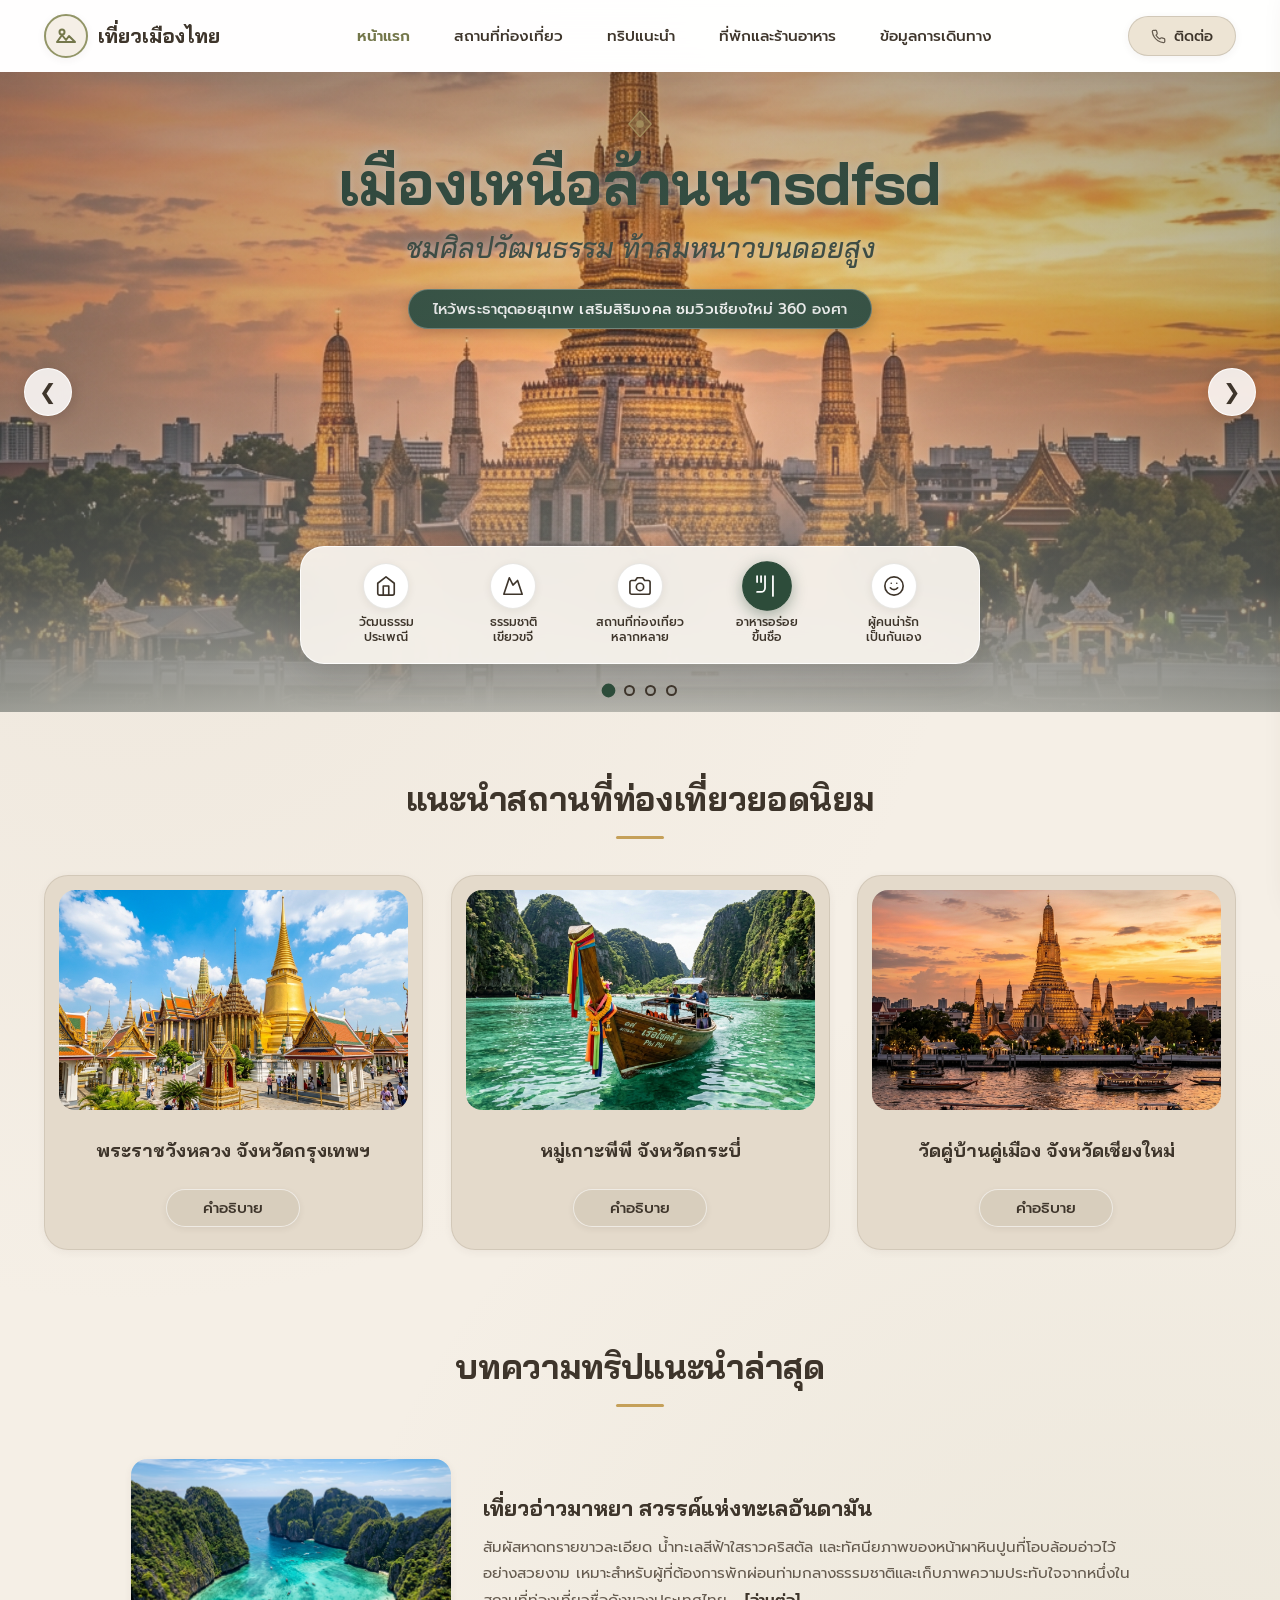
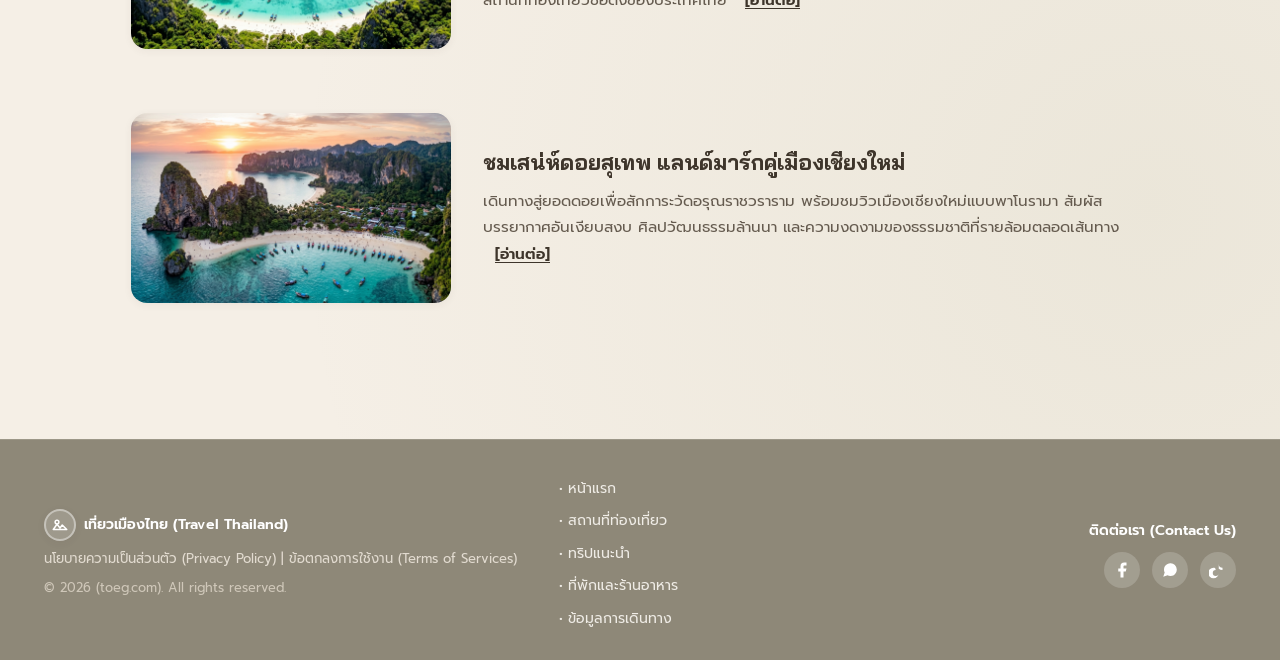
==== commit e3d765c7: "Update index.html" ====
--- a/index.html
+++ b/index.html
@@ -167,6 +167,22 @@
           </div>
         </div>
 
+        <div class="hero-slide active" data-slide="0">
+          <div class="hero-slide-bg" style="background-image: url('assets/images/wat_arun.jpg');"></div>
+          <div class="hero-center-content">
+            <div class="hero-diamond-icon">
+              <svg viewBox="0 0 100 100" fill="none" stroke="currentColor" stroke-width="4" stroke-linecap="round"
+                stroke-linejoin="round">
+                <path d="M50 10 L85 50 L50 90 L15 50 Z" fill="rgba(197, 160, 89, 0.4)" />
+                <circle cx="50" cy="50" r="10" fill="currentColor" />
+              </svg>
+            </div>
+            <h1 class="hero-main-title">เมืองเหนือล้านนาsdfsd</h1>
+            <p class="hero-main-subtitle">ชมศิลปวัฒนธรรม ท้าลมหนาวบนดอยสูง</p>
+            <div class="hero-tagline-badge">ไหว้พระธาตุดอยสุเทพ เสริมสิริมงคล ชมวิวเชียงใหม่ 360 องศา</div>
+          </div>
+        </div>
+
         <!-- Slide 2: เที่ยวเมืองไทย (พระบรมมหาราชวัง กรุงเทพฯ) -->
         <div class="hero-slide" data-slide="1">
           <div class="hero-slide-bg" style="background-image: url('assets/images/grand_palace.jpg');"></div>
@@ -513,4 +529,4 @@
   <script src="js/main.js"></script>
 </body>
 
-</html>+</html>
